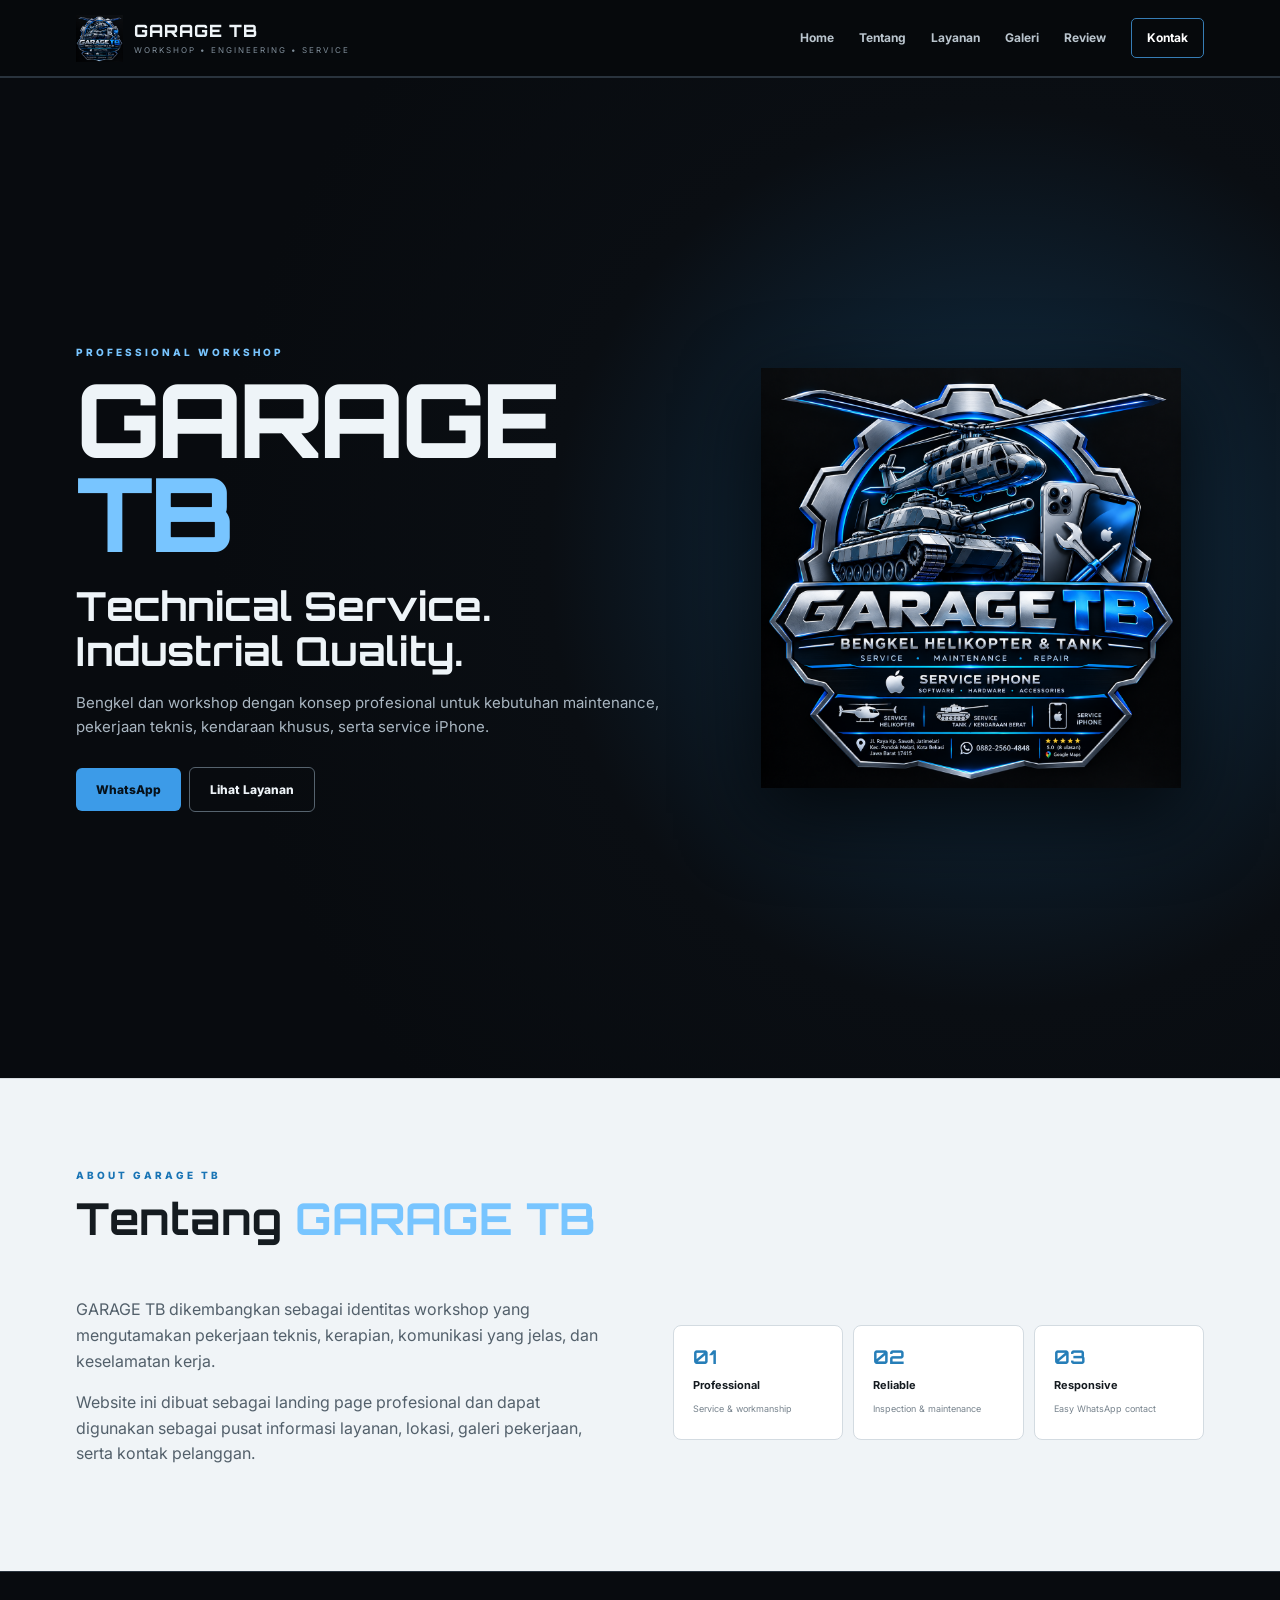
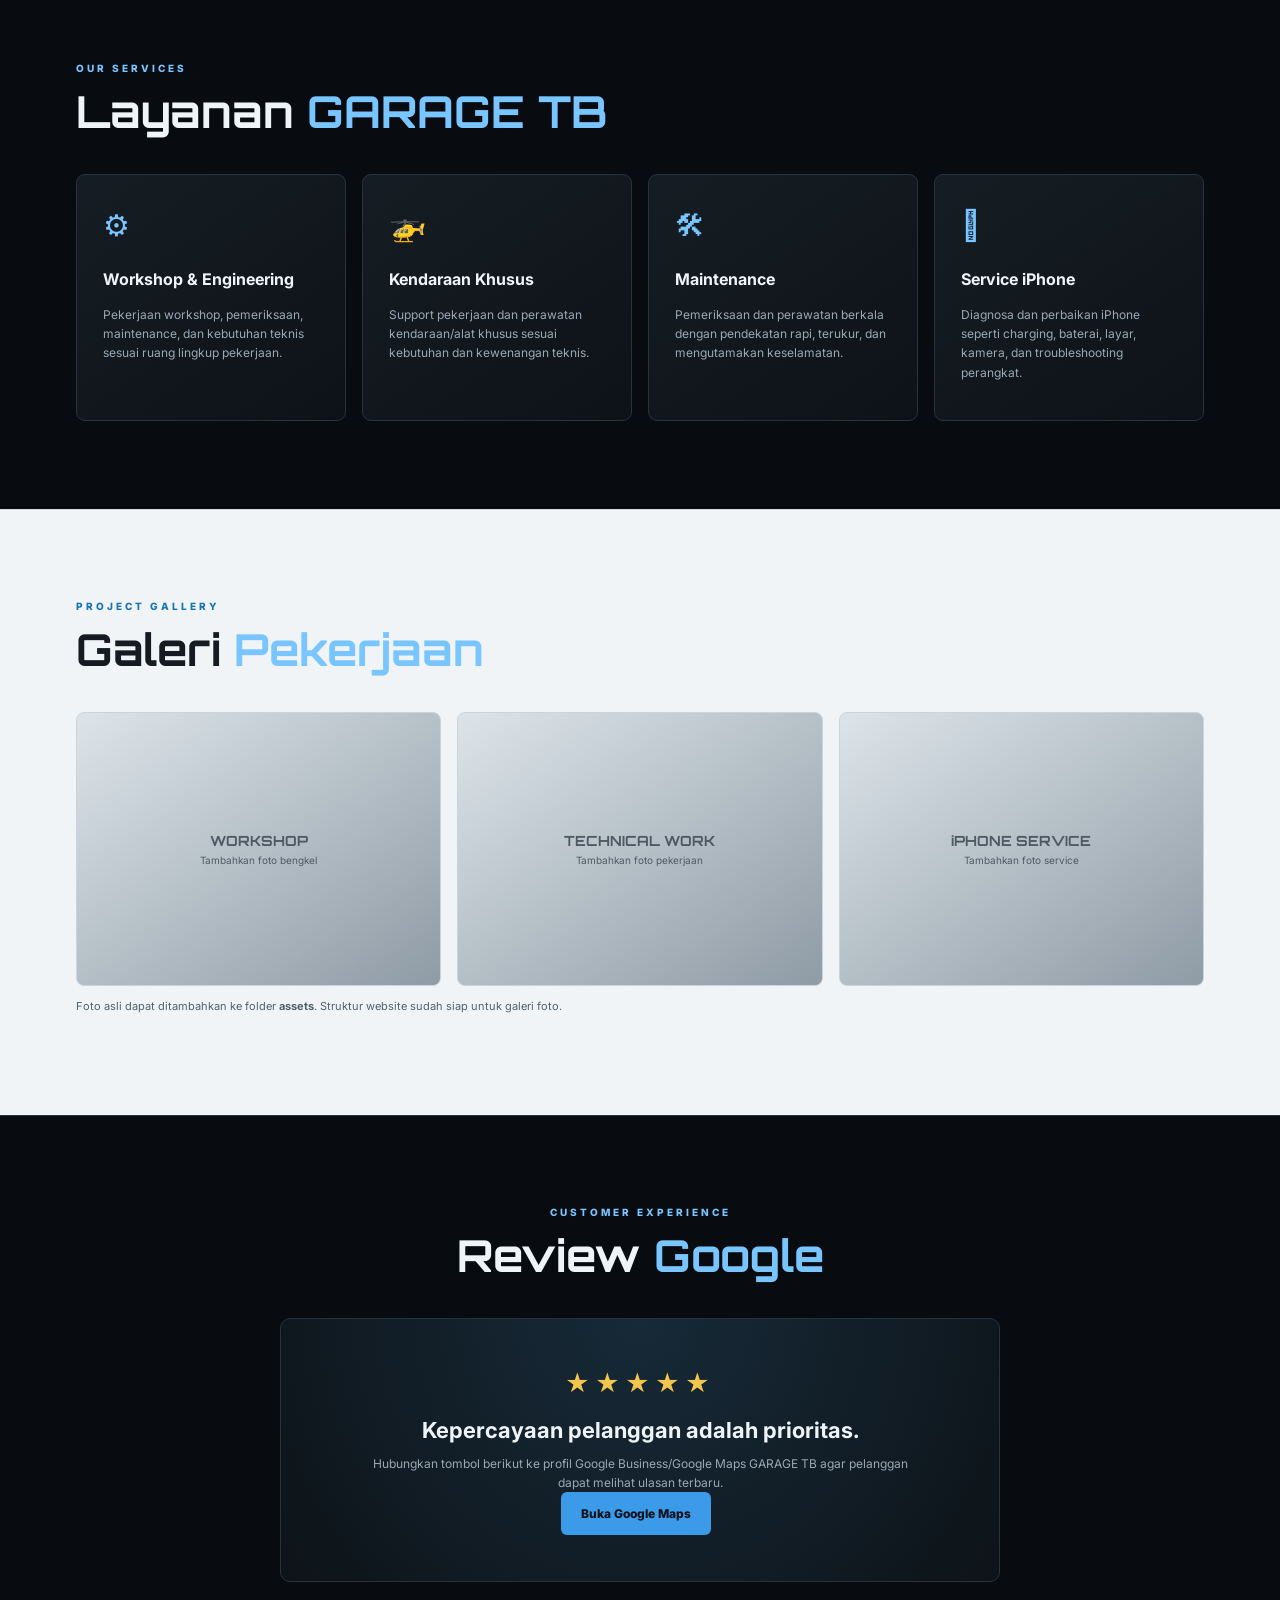
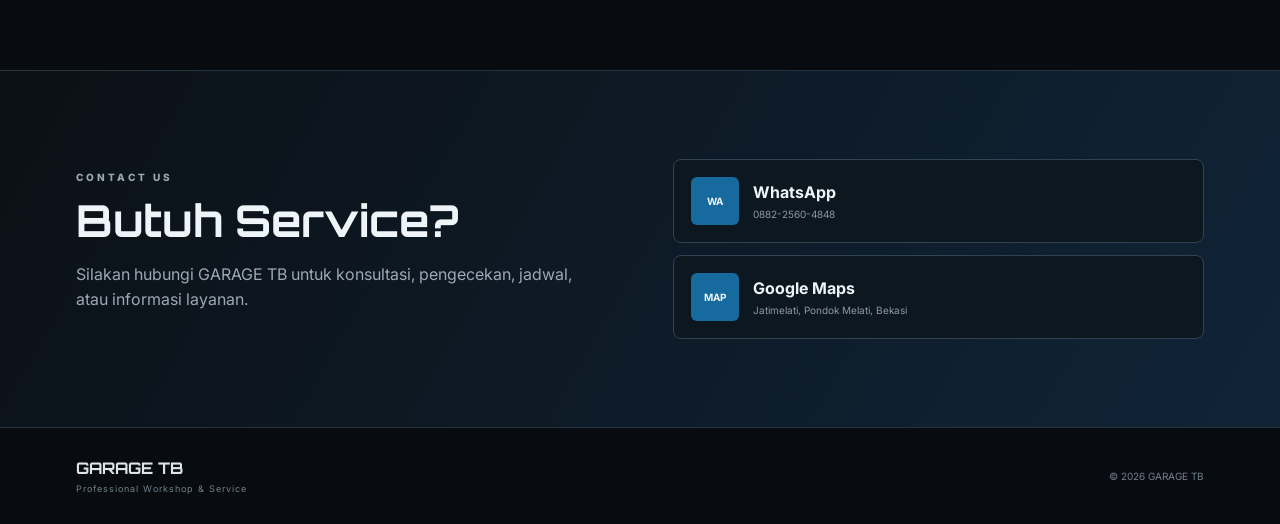
==== index.html @ 3617bc9b "Add files via upload" ====
<!DOCTYPE html>
<html lang="id">
<head>
<meta charset="UTF-8"><meta name="viewport" content="width=device-width,initial-scale=1.0">
<meta name="description" content="GARAGE TB — Bengkel, engineering, maintenance, kendaraan khusus, dan service iPhone.">
<title>GARAGE TB | Workshop • Engineering • Service</title>
<link rel="stylesheet" href="style.css">
</head>
<body>
<header class="header"><div class="wrap nav">
<a class="brand" href="#home"><img src="logo-garage-tb.png" alt="Logo GARAGE TB"><span><b>GARAGE TB</b><small>WORKSHOP • ENGINEERING • SERVICE</small></span></a>
<button class="menu" aria-label="Menu">☰</button>
<nav><a href="#home">Home</a><a href="#tentang">Tentang</a><a href="#layanan">Layanan</a><a href="#galeri">Galeri</a><a href="#review">Review</a><a href="#kontak" class="navbtn">Kontak</a></nav>
</div></header>
<main>
<section id="home" class="hero"><div class="wrap hero-grid"><div class="hero-copy"><p class="eyebrow">PROFESSIONAL WORKSHOP</p><h1>GARAGE <span>TB</span></h1><h2>Technical Service.<br>Industrial Quality.</h2><p class="lead">Bengkel dan workshop dengan konsep profesional untuk kebutuhan maintenance, pekerjaan teknis, kendaraan khusus, serta service iPhone.</p><div class="actions"><a class="btn primary" href="https://wa.me/6288225604848" target="_blank" rel="noopener">WhatsApp</a><a class="btn ghost" href="#layanan">Lihat Layanan</a></div></div><div class="hero-logo"><img src="logo-garage-tb.png" alt="GARAGE TB"></div></div></section>
<section id="tentang" class="light"><div class="wrap"><p class="eyebrow">ABOUT GARAGE TB</p><h2>Tentang <span>GARAGE TB</span></h2><div class="two"><div><p>GARAGE TB dikembangkan sebagai identitas workshop yang mengutamakan pekerjaan teknis, kerapian, komunikasi yang jelas, dan keselamatan kerja.</p><p>Website ini dibuat sebagai landing page profesional dan dapat digunakan sebagai pusat informasi layanan, lokasi, galeri pekerjaan, serta kontak pelanggan.</p></div><div class="highlights"><div><b>01</b><strong>Professional</strong><small>Service & workmanship</small></div><div><b>02</b><strong>Reliable</strong><small>Inspection & maintenance</small></div><div><b>03</b><strong>Responsive</strong><small>Easy WhatsApp contact</small></div></div></div></div></section>
<section id="layanan"><div class="wrap"><p class="eyebrow">OUR SERVICES</p><h2>Layanan <span>GARAGE TB</span></h2><div class="cards">
<article><div class="ico">⚙</div><h3>Workshop & Engineering</h3><p>Pekerjaan workshop, pemeriksaan, maintenance, dan kebutuhan teknis sesuai ruang lingkup pekerjaan.</p></article>
<article><div class="ico">🚁</div><h3>Kendaraan Khusus</h3><p>Support pekerjaan dan perawatan kendaraan/alat khusus sesuai kebutuhan dan kewenangan teknis.</p></article>
<article><div class="ico">🛠</div><h3>Maintenance</h3><p>Pemeriksaan dan perawatan berkala dengan pendekatan rapi, terukur, dan mengutamakan keselamatan.</p></article>
<article><div class="ico"></div><h3>Service iPhone</h3><p>Diagnosa dan perbaikan iPhone seperti charging, baterai, layar, kamera, dan troubleshooting perangkat.</p></article>
</div></div></section>
<section id="galeri" class="light"><div class="wrap"><p class="eyebrow">PROJECT GALLERY</p><h2>Galeri <span>Pekerjaan</span></h2><div class="gallery"><div class="g"><span>WORKSHOP</span><small>Tambahkan foto bengkel</small></div><div class="g"><span>TECHNICAL WORK</span><small>Tambahkan foto pekerjaan</small></div><div class="g"><span>iPHONE SERVICE</span><small>Tambahkan foto service</small></div></div><p class="note">Foto asli dapat ditambahkan ke folder <b>assets</b>. Struktur website sudah siap untuk galeri foto.</p></div></section>
<section id="review"><div class="wrap center"><p class="eyebrow">CUSTOMER EXPERIENCE</p><h2>Review <span>Google</span></h2><div class="review"><div class="stars">★★★★★</div><h3>Kepercayaan pelanggan adalah prioritas.</h3><p>Hubungkan tombol berikut ke profil Google Business/Google Maps GARAGE TB agar pelanggan dapat melihat ulasan terbaru.</p><a class="btn primary" href="https://www.google.com/maps/search/?api=1&query=GARAGE%20TB%20BENGKEL%20HELIKOPTER%20DAN%20TANK%20Jatimelati%20Bekasi" target="_blank" rel="noopener">Buka Google Maps</a></div></div></section>
<section id="kontak" class="contact"><div class="wrap two"><div><p class="eyebrow">CONTACT US</p><h2>Butuh Service?</h2><p>Silakan hubungi GARAGE TB untuk konsultasi, pengecekan, jadwal, atau informasi layanan.</p></div><div class="contact-list"><a href="https://wa.me/6288225604848" target="_blank" rel="noopener"><b>WA</b><span><strong>WhatsApp</strong><small>0882-2560-4848</small></span></a><a href="https://www.google.com/maps/search/?api=1&query=GARAGE%20TB%20BENGKEL%20HELIKOPTER%20DAN%20TANK%20Jatimelati%20Bekasi" target="_blank" rel="noopener"><b>MAP</b><span><strong>Google Maps</strong><small>Jatimelati, Pondok Melati, Bekasi</small></span></a></div></div></section>
</main>
<footer><div class="wrap foot"><div><b>GARAGE TB</b><small>Professional Workshop & Service</small></div><p>© <span id="year"></span> GARAGE TB</p></div></footer>
<script src="script.js"></script>
</body></html>
---- style.css ----
@import url('https://fonts.googleapis.com/css2?family=Inter:wght@400;500;600;700;800;900&family=Orbitron:wght@600;700;800&display=swap');
:root{--bg:#080b0f;--panel:#10161c;--line:#29333d;--blue:#3c9be8;--blue2:#78c5ff;--white:#eef4f8;--muted:#9aa8b4}*{box-sizing:border-box}html{scroll-behavior:smooth}body{margin:0;background:var(--bg);color:var(--white);font-family:Inter,Arial,sans-serif;line-height:1.6}a{text-decoration:none;color:inherit}.wrap{max-width:1180px;margin:auto;padding:0 26px}.header{position:sticky;top:0;z-index:50;background:#070a0deF;border-bottom:1px solid var(--line);backdrop-filter:blur(14px)}.nav{height:76px;display:flex;align-items:center;justify-content:space-between}.brand{display:flex;align-items:center;gap:11px}.brand img{width:47px;height:47px;object-fit:contain}.brand b{font:800 17px Orbitron;letter-spacing:1px}.brand small{display:block;font-size:8px;letter-spacing:2px;color:#7f8d99}nav{display:flex;align-items:center;gap:25px}nav a{font-size:12px;font-weight:700;color:#bac5ce}nav a:hover{color:var(--blue2)}.navbtn{border:1px solid #367db5;border-radius:5px;padding:9px 15px;color:#fff}.menu{display:none;background:none;border:0;color:#fff;font-size:26px}
.hero{min-height:calc(100vh - 76px);background:radial-gradient(circle at 78% 48%,#12334d 0,#0a0e13 40%,#080b0f 70%);overflow:hidden}.hero-grid{min-height:calc(100vh - 76px);display:grid;grid-template-columns:1.15fr .85fr;align-items:center;gap:30px}.eyebrow{font-size:10px;letter-spacing:3px;font-weight:800;color:var(--blue2);margin:0 0 12px}.hero h1{font:800 clamp(55px,8vw,105px)/.92 Orbitron;letter-spacing:-4px;margin:0}.hero h1 span,.light h2 span,h2 span{color:var(--blue2)}.hero h2{font-size:clamp(23px,3.2vw,40px);line-height:1.12;margin:24px 0 17px}.lead{max-width:650px;color:#aab7c2;font-size:15px}.actions{margin-top:28px}.btn{display:inline-block;padding:12px 20px;border-radius:6px;font-size:12px;font-weight:800;margin-right:8px}.primary{background:var(--blue);color:#06111a}.primary:hover{background:var(--blue2)}.ghost{border:1px solid #56636e}.hero-logo{display:flex;justify-content:center}.hero-logo img{width:min(440px,90%);filter:drop-shadow(0 25px 40px #000b)}
section{padding:88px 0;border-top:1px solid var(--line)}h2{font:700 clamp(28px,4vw,44px)/1.1 Orbitron;margin:0 0 38px}.light{background:#f0f4f7;color:#151b20;border-color:#d7dde2}.light .eyebrow{color:#1974b5}.light p{color:#53606b}.two{display:grid;grid-template-columns:1fr 1fr;gap:65px;align-items:center}.highlights{display:grid;grid-template-columns:repeat(3,1fr);gap:10px}.highlights div{background:#fff;border:1px solid #d3dbe1;border-radius:8px;padding:19px}.highlights b{font:700 19px Orbitron;color:#267eb8;display:block}.highlights strong{display:block;font-size:11px;margin-top:8px}.highlights small{font-size:9px;color:#77838d}.cards{display:grid;grid-template-columns:repeat(4,1fr);gap:16px}.cards article{min-height:225px;padding:26px;border:1px solid var(--line);border-radius:9px;background:linear-gradient(145deg,#151d24,#0d1217)}.cards article:hover{border-color:#3e91cf;transform:translateY(-3px);transition:.2s}.ico{font-size:30px;color:var(--blue2)}.cards h3{font-size:16px;margin:18px 0 9px}.cards p{color:var(--muted);font-size:12px}.gallery{display:grid;grid-template-columns:repeat(3,1fr);gap:16px}.g{aspect-ratio:4/3;border:1px solid #cbd4db;border-radius:8px;background:linear-gradient(145deg,#dce4e9,#8f9ba5);display:grid;place-content:center;text-align:center;color:#4e5a63;font:700 14px Orbitron}.g small{font:10px Inter;margin-top:5px}.note{font-size:11px;margin-top:12px}.center{text-align:center}.review{max-width:720px;margin:auto;border:1px solid var(--line);border-radius:10px;padding:46px 25px;background:radial-gradient(circle at top,#172a38,#0d1318)}.stars{color:#f2c64d;font-size:24px;letter-spacing:5px}.review h3{font-size:22px;margin:10px 0 5px}.review p{font-size:12px;color:var(--muted);max-width:560px;margin:auto}.contact{background:linear-gradient(120deg,#0b1015,#102438)}.contact h2{margin-bottom:10px}.contact p{color:#9ba9b4}.contact-list{display:grid;gap:12px}.contact-list a{display:flex;align-items:center;gap:14px;padding:17px;border:1px solid #2f4352;border-radius:8px;background:#0d171f}.contact-list a>b{width:48px;height:48px;display:grid;place-items:center;background:#176a9e;border-radius:6px;font-size:10px}.contact-list strong{display:block}.contact-list small{display:block;color:#8b99a5;font-size:10px}footer{border-top:1px solid var(--line);padding:28px 0;color:#71808c}.foot{display:flex;justify-content:space-between;align-items:center}.foot b{color:#dce5eb;font-family:Orbitron}.foot small{display:block;font-size:9px;letter-spacing:1px}.foot p{font-size:10px}
@media(max-width:900px){nav{gap:15px}.cards{grid-template-columns:1fr 1fr}.two{grid-template-columns:1fr}.hero-grid{grid-template-columns:1fr}.hero-logo{display:none}.gallery{grid-template-columns:1fr 1fr}}@media(max-width:650px){.nav{height:68px}.menu{display:block}nav{display:none;position:absolute;left:0;right:0;top:68px;padding:18px 26px;background:#080b0f;border-bottom:1px solid var(--line);flex-direction:column;align-items:flex-start}nav.open{display:flex}nav a{width:100%}.hero-grid{min-height:calc(100vh - 68px)}.hero h1{font-size:57px}.hero{min-height:calc(100vh - 68px)}section{padding:70px 0}.cards,.gallery,.highlights{grid-template-columns:1fr}.foot{flex-direction:column;align-items:flex-start;gap:8px}}
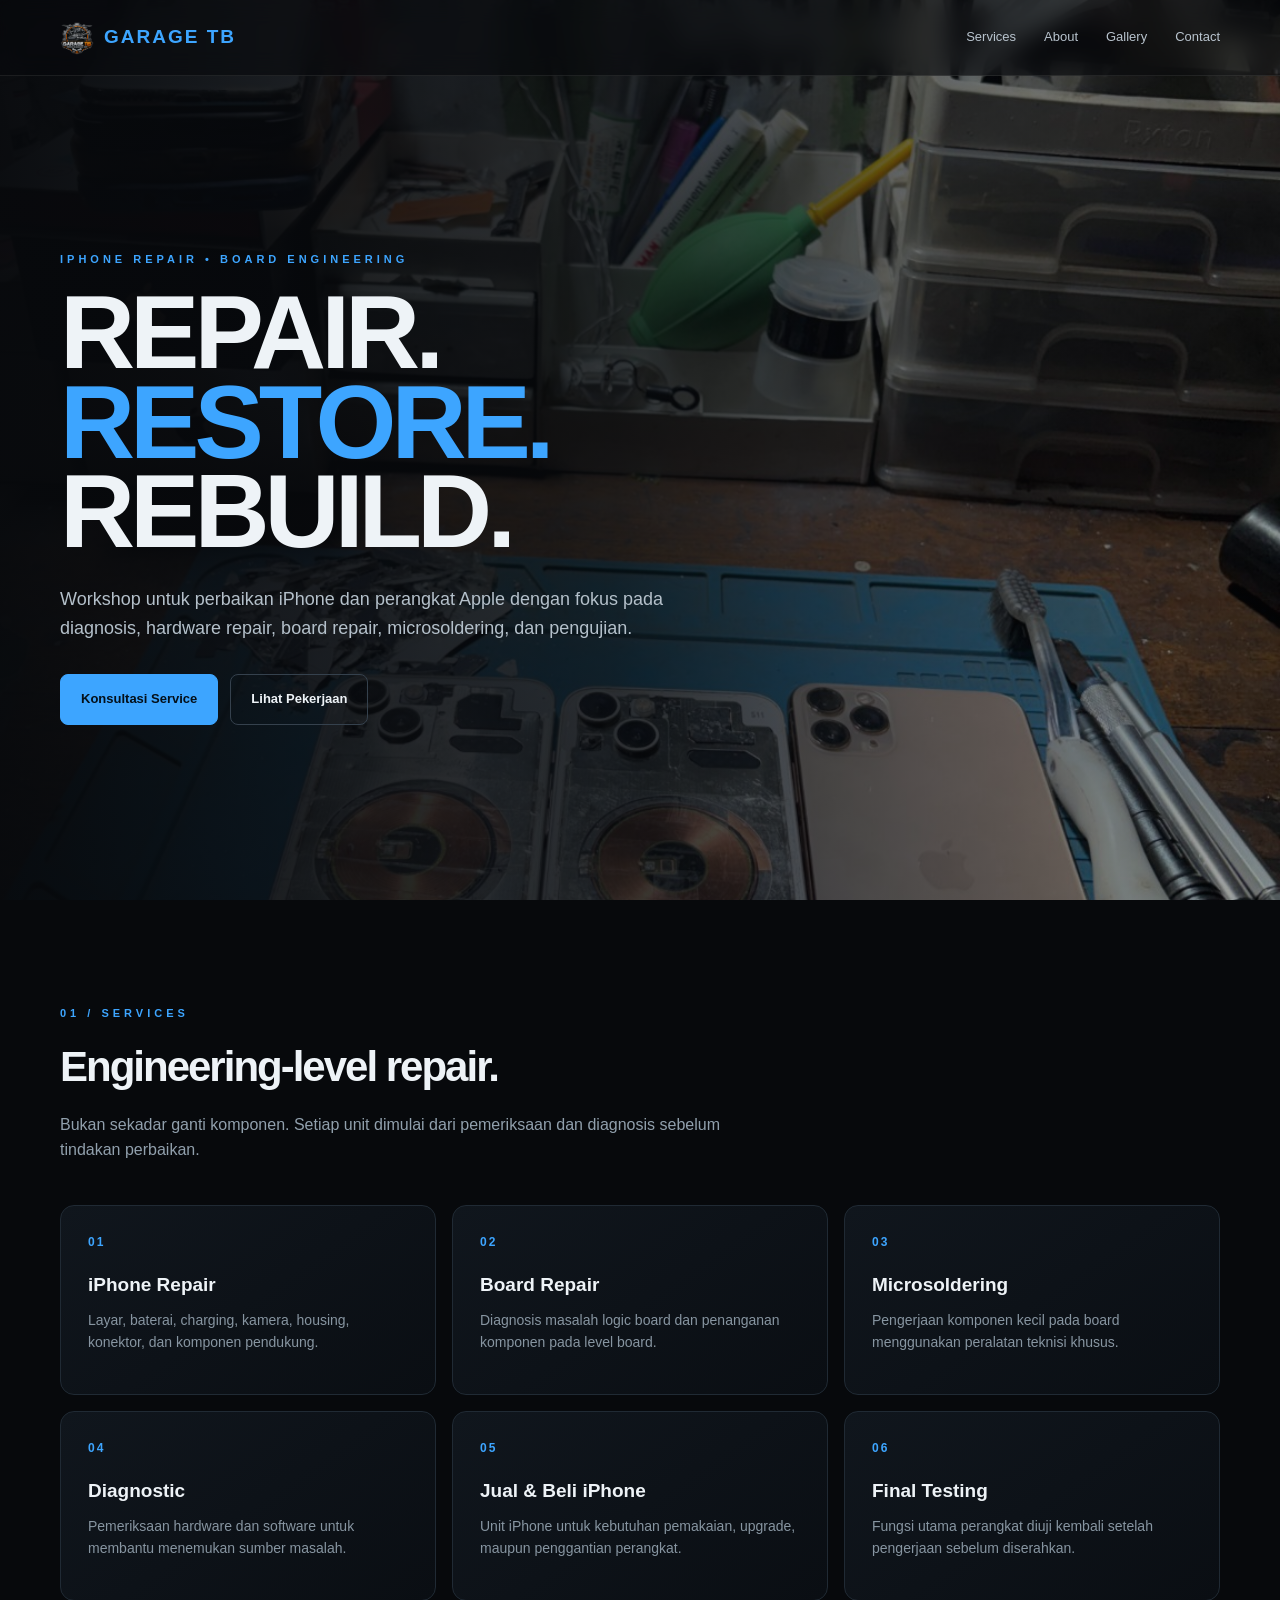
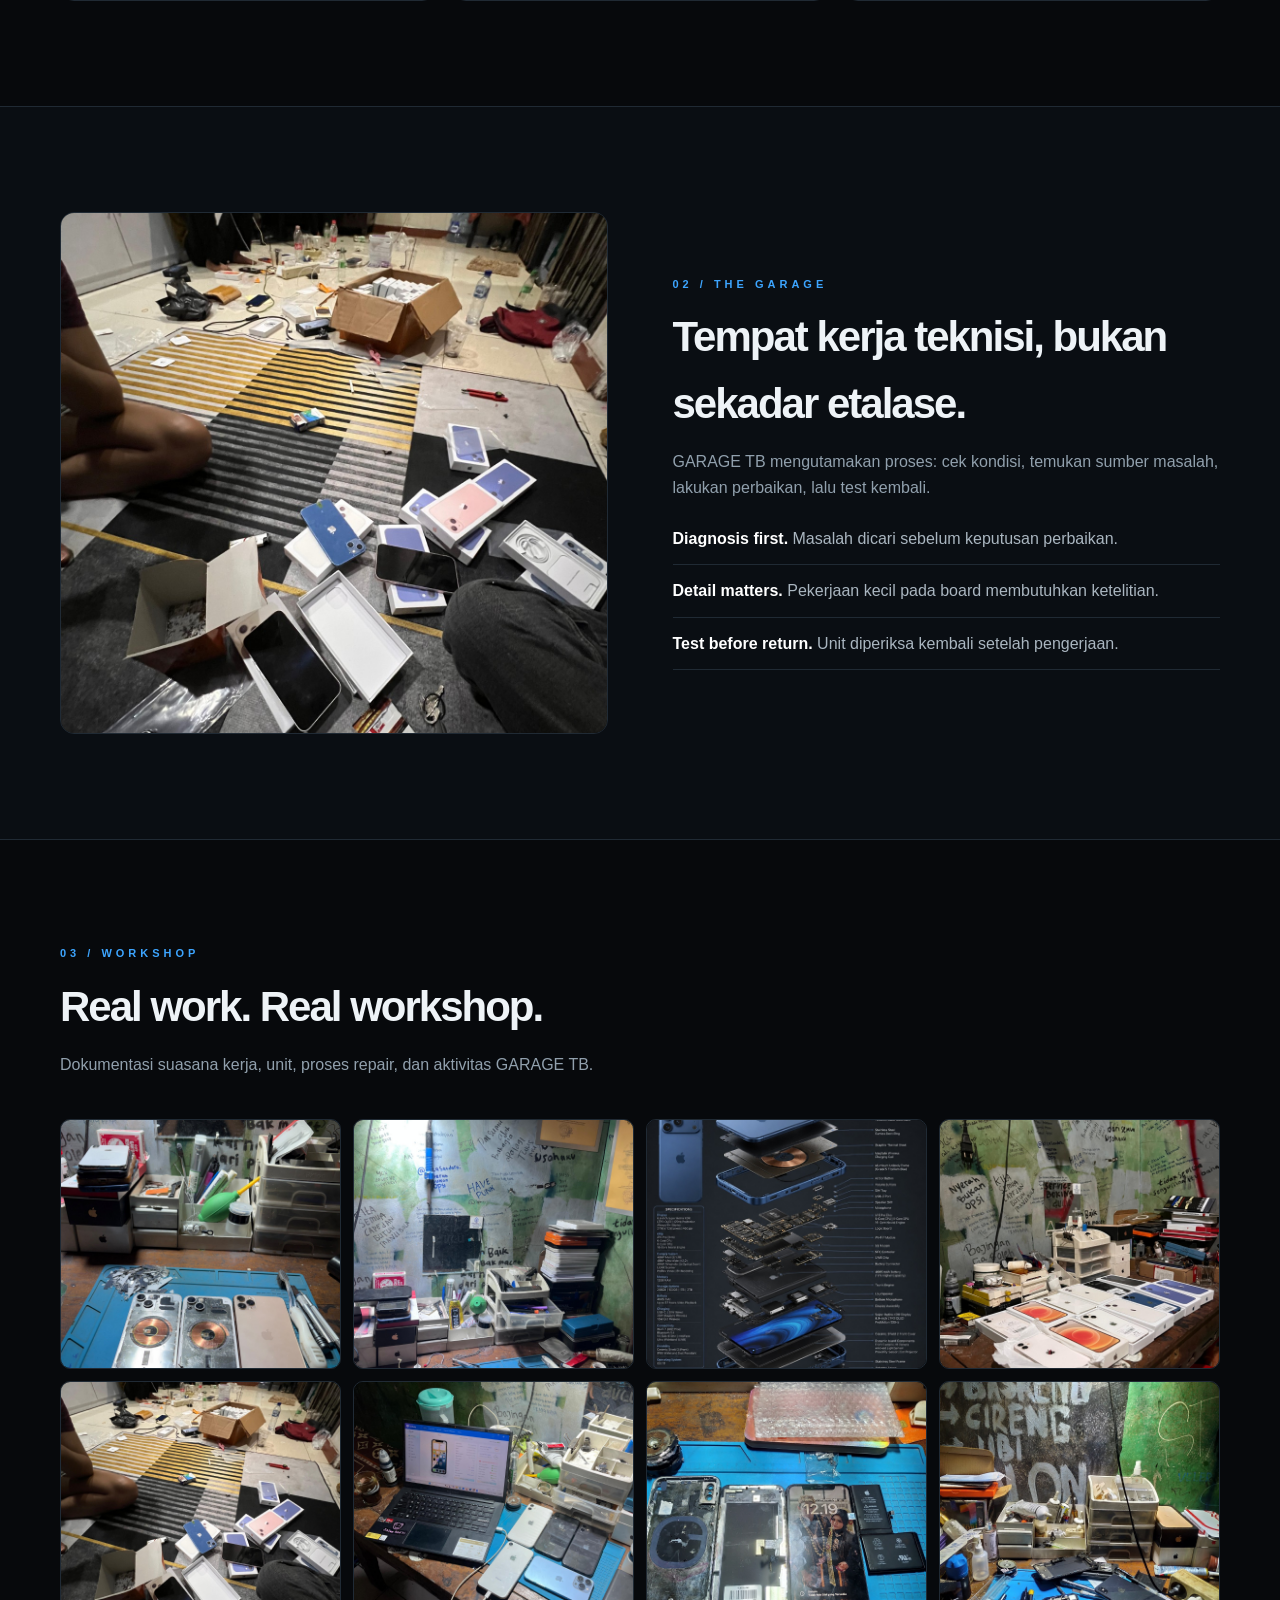
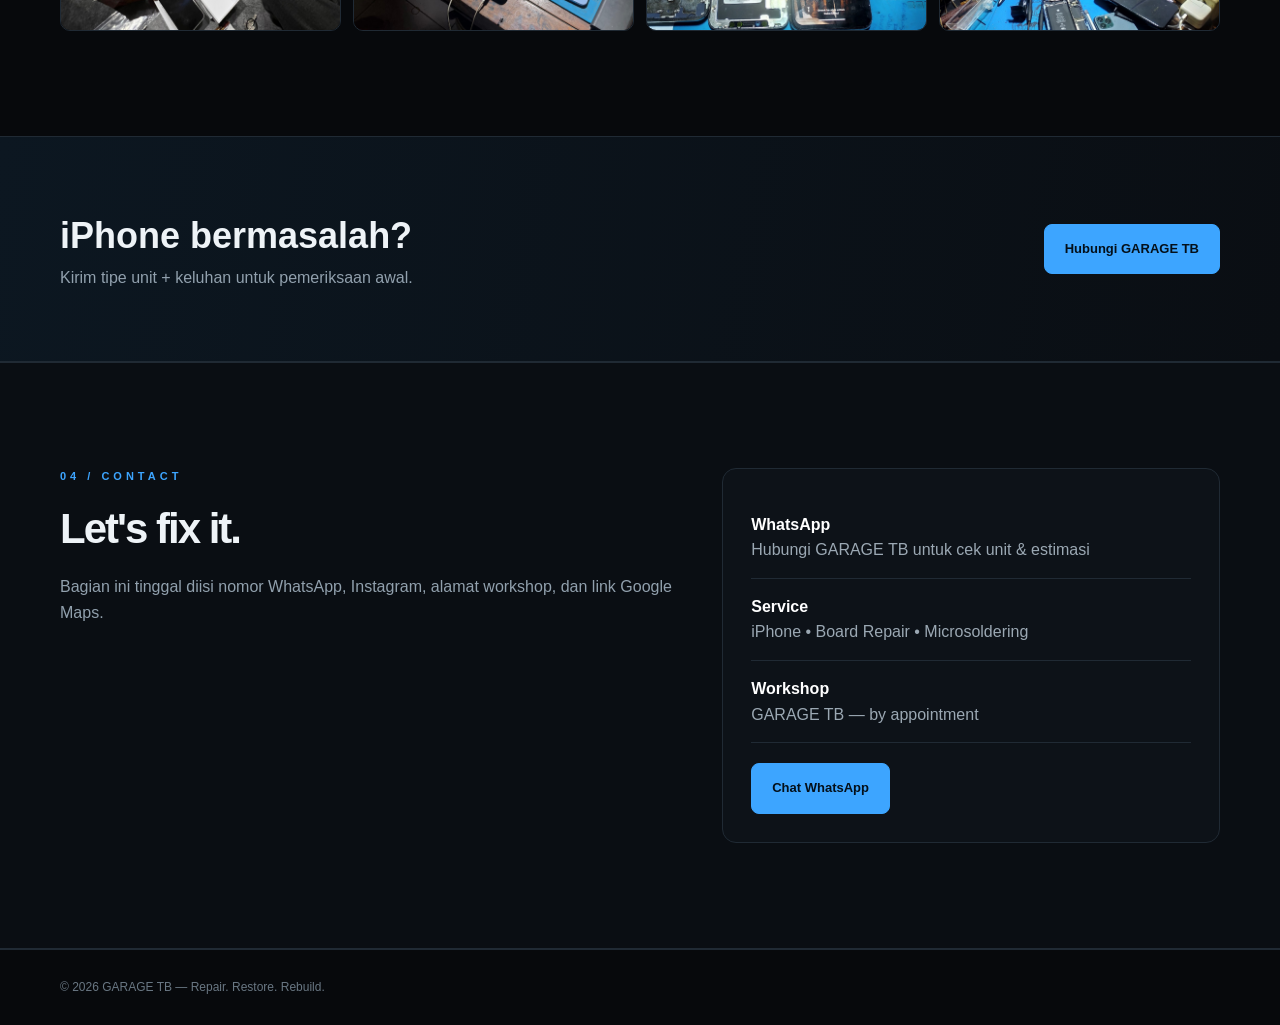
==== commit 08edcab8: "Add files via upload" ====
--- a/index.html
+++ b/index.html
@@ -1,30 +1,11 @@
-<!DOCTYPE html>
-<html lang="id">
-<head>
-<meta charset="UTF-8"><meta name="viewport" content="width=device-width,initial-scale=1.0">
-<meta name="description" content="GARAGE TB — Bengkel, engineering, maintenance, kendaraan khusus, dan service iPhone.">
-<title>GARAGE TB | Workshop • Engineering • Service</title>
-<link rel="stylesheet" href="style.css">
-</head>
-<body>
-<header class="header"><div class="wrap nav">
-<a class="brand" href="#home"><img src="logo-garage-tb.png" alt="Logo GARAGE TB"><span><b>GARAGE TB</b><small>WORKSHOP • ENGINEERING • SERVICE</small></span></a>
-<button class="menu" aria-label="Menu">☰</button>
-<nav><a href="#home">Home</a><a href="#tentang">Tentang</a><a href="#layanan">Layanan</a><a href="#galeri">Galeri</a><a href="#review">Review</a><a href="#kontak" class="navbtn">Kontak</a></nav>
-</div></header>
-<main>
-<section id="home" class="hero"><div class="wrap hero-grid"><div class="hero-copy"><p class="eyebrow">PROFESSIONAL WORKSHOP</p><h1>GARAGE <span>TB</span></h1><h2>Technical Service.<br>Industrial Quality.</h2><p class="lead">Bengkel dan workshop dengan konsep profesional untuk kebutuhan maintenance, pekerjaan teknis, kendaraan khusus, serta service iPhone.</p><div class="actions"><a class="btn primary" href="https://wa.me/6288225604848" target="_blank" rel="noopener">WhatsApp</a><a class="btn ghost" href="#layanan">Lihat Layanan</a></div></div><div class="hero-logo"><img src="logo-garage-tb.png" alt="GARAGE TB"></div></div></section>
-<section id="tentang" class="light"><div class="wrap"><p class="eyebrow">ABOUT GARAGE TB</p><h2>Tentang <span>GARAGE TB</span></h2><div class="two"><div><p>GARAGE TB dikembangkan sebagai identitas workshop yang mengutamakan pekerjaan teknis, kerapian, komunikasi yang jelas, dan keselamatan kerja.</p><p>Website ini dibuat sebagai landing page profesional dan dapat digunakan sebagai pusat informasi layanan, lokasi, galeri pekerjaan, serta kontak pelanggan.</p></div><div class="highlights"><div><b>01</b><strong>Professional</strong><small>Service & workmanship</small></div><div><b>02</b><strong>Reliable</strong><small>Inspection & maintenance</small></div><div><b>03</b><strong>Responsive</strong><small>Easy WhatsApp contact</small></div></div></div></div></section>
-<section id="layanan"><div class="wrap"><p class="eyebrow">OUR SERVICES</p><h2>Layanan <span>GARAGE TB</span></h2><div class="cards">
-<article><div class="ico">⚙</div><h3>Workshop & Engineering</h3><p>Pekerjaan workshop, pemeriksaan, maintenance, dan kebutuhan teknis sesuai ruang lingkup pekerjaan.</p></article>
-<article><div class="ico">🚁</div><h3>Kendaraan Khusus</h3><p>Support pekerjaan dan perawatan kendaraan/alat khusus sesuai kebutuhan dan kewenangan teknis.</p></article>
-<article><div class="ico">🛠</div><h3>Maintenance</h3><p>Pemeriksaan dan perawatan berkala dengan pendekatan rapi, terukur, dan mengutamakan keselamatan.</p></article>
-<article><div class="ico"></div><h3>Service iPhone</h3><p>Diagnosa dan perbaikan iPhone seperti charging, baterai, layar, kamera, dan troubleshooting perangkat.</p></article>
-</div></div></section>
-<section id="galeri" class="light"><div class="wrap"><p class="eyebrow">PROJECT GALLERY</p><h2>Galeri <span>Pekerjaan</span></h2><div class="gallery"><div class="g"><span>WORKSHOP</span><small>Tambahkan foto bengkel</small></div><div class="g"><span>TECHNICAL WORK</span><small>Tambahkan foto pekerjaan</small></div><div class="g"><span>iPHONE SERVICE</span><small>Tambahkan foto service</small></div></div><p class="note">Foto asli dapat ditambahkan ke folder <b>assets</b>. Struktur website sudah siap untuk galeri foto.</p></div></section>
-<section id="review"><div class="wrap center"><p class="eyebrow">CUSTOMER EXPERIENCE</p><h2>Review <span>Google</span></h2><div class="review"><div class="stars">★★★★★</div><h3>Kepercayaan pelanggan adalah prioritas.</h3><p>Hubungkan tombol berikut ke profil Google Business/Google Maps GARAGE TB agar pelanggan dapat melihat ulasan terbaru.</p><a class="btn primary" href="https://www.google.com/maps/search/?api=1&query=GARAGE%20TB%20BENGKEL%20HELIKOPTER%20DAN%20TANK%20Jatimelati%20Bekasi" target="_blank" rel="noopener">Buka Google Maps</a></div></div></section>
-<section id="kontak" class="contact"><div class="wrap two"><div><p class="eyebrow">CONTACT US</p><h2>Butuh Service?</h2><p>Silakan hubungi GARAGE TB untuk konsultasi, pengecekan, jadwal, atau informasi layanan.</p></div><div class="contact-list"><a href="https://wa.me/6288225604848" target="_blank" rel="noopener"><b>WA</b><span><strong>WhatsApp</strong><small>0882-2560-4848</small></span></a><a href="https://www.google.com/maps/search/?api=1&query=GARAGE%20TB%20BENGKEL%20HELIKOPTER%20DAN%20TANK%20Jatimelati%20Bekasi" target="_blank" rel="noopener"><b>MAP</b><span><strong>Google Maps</strong><small>Jatimelati, Pondok Melati, Bekasi</small></span></a></div></div></section>
-</main>
-<footer><div class="wrap foot"><div><b>GARAGE TB</b><small>Professional Workshop & Service</small></div><p>© <span id="year"></span> GARAGE TB</p></div></footer>
-<script src="script.js"></script>
+<!doctype html><html lang="id"><head><meta charset="utf-8"><meta name="viewport" content="width=device-width,initial-scale=1"><meta name="description" content="GARAGE TB — iPhone Repair, Board Repair, Microsoldering, Diagnostic, dan Jual Beli iPhone."><title>GARAGE TB — iPhone Repair & Board Engineering</title><style>
+:root{--bg:#07090c;--panel:#0d1218;--line:#202a34;--text:#eef3f7;--muted:#91a0ad;--blue:#3da5ff}*{box-sizing:border-box;margin:0;padding:0}html{scroll-behavior:smooth}body{font-family:Inter,Segoe UI,Arial,sans-serif;background:var(--bg);color:var(--text);line-height:1.6}a{text-decoration:none;color:inherit}.container{width:min(1160px,92%);margin:auto}header{min-height:100vh;background:linear-gradient(90deg,rgba(7,9,12,.98),rgba(7,9,12,.82) 48%,rgba(7,9,12,.35)),url("assets/work-1.jpg") center/cover fixed;position:relative}nav{height:76px;position:absolute;top:0;left:0;right:0;border-bottom:1px solid #ffffff14;background:#07090c99;backdrop-filter:blur(12px);z-index:2}.nav{height:100%;display:flex;align-items:center;justify-content:space-between}.brand{font-weight:900;letter-spacing:2px;font-size:19px;display:flex;align-items:center;gap:10px}.brand img{width:34px;height:34px;object-fit:contain;border-radius:8px}.brand span,h1 span,.kicker{color:var(--blue)}.links{display:flex;gap:28px;color:#b9c4ce;font-size:13px}.links a:hover{color:#fff}.hero{min-height:100vh;display:flex;align-items:center;padding-top:76px}.eyebrow,.kicker{font-size:11px;text-transform:uppercase;letter-spacing:4px;font-weight:800}.eyebrow{color:var(--blue);margin-bottom:20px}h1{font-size:clamp(55px,9vw,104px);line-height:.86;letter-spacing:-5px} .hero p{margin-top:28px;max-width:650px;color:#b4c0ca;font-size:18px}.actions{display:flex;gap:12px;flex-wrap:wrap;margin-top:32px}.btn{display:inline-flex;padding:14px 20px;border:1px solid #35414d;border-radius:8px;font-weight:800;font-size:13px}.btn.primary{background:var(--blue);border-color:var(--blue);color:#04101a}.btn:hover{transform:translateY(-2px)}section{padding:105px 0}.dark{background:#0a0e13;border-block:1px solid var(--line)}.title{font-size:42px;letter-spacing:-2px;margin-top:10px}.lead{color:var(--muted);max-width:700px;margin-top:12px}.grid3{display:grid;grid-template-columns:repeat(3,1fr);gap:16px;margin-top:42px}.card{background:linear-gradient(145deg,#10161d,#0a0e13);border:1px solid var(--line);border-radius:14px;padding:27px;min-height:190px}.num{font-size:12px;color:var(--blue);font-weight:900;letter-spacing:2px}.card h3{font-size:19px;margin:18px 0 8px}.card p{font-size:14px;color:#8795a1}.about{display:grid;grid-template-columns:1fr 1fr;gap:65px;align-items:center}.about-photo{border-radius:14px;border:1px solid var(--line);overflow:hidden}.about-photo img{width:100%;height:520px;object-fit:cover;display:block}.points{margin-top:25px;display:grid;gap:13px}.point{border-bottom:1px solid var(--line);padding-bottom:13px;color:#aab6c0}.point b{color:#fff}.gallery{display:grid;grid-template-columns:repeat(4,1fr);gap:12px;margin-top:42px}.gallery img{width:100%;height:250px;object-fit:cover;border-radius:10px;border:1px solid var(--line);transition:.25s}.gallery img:hover{transform:scale(1.02)}.cta{padding:70px 0;background:linear-gradient(100deg,#0c1721,#0a0e13);border-block:1px solid var(--line)}.cta-inner{display:flex;align-items:center;justify-content:space-between;gap:30px}.cta h2{font-size:36px}.cta p{color:var(--muted)}.contact{display:grid;grid-template-columns:1fr .8fr;gap:40px}.contact-box{background:#0d1218;border:1px solid var(--line);border-radius:14px;padding:28px}.row{padding:15px 0;border-bottom:1px solid var(--line);color:#9ba8b3}.row:last-child{border:0}.row b{display:block;color:#fff}footer{padding:28px 0;color:#697783;font-size:12px;border-top:1px solid var(--line)}
+@media(max-width:820px){.links{display:none}.hero{min-height:90vh}.hero p{font-size:16px}h1{letter-spacing:-3px}.grid3,.about,.contact{grid-template-columns:1fr}.gallery{grid-template-columns:repeat(2,1fr)}.about-photo img{height:360px}.gallery img{height:190px}.cta-inner{display:block}.cta .btn{margin-top:22px}section{padding:75px 0}.title{font-size:34px}}
+</style></head><body>
+<header id="home"><nav><div class="container nav"><a class="brand" href="#home"><img src="assets/logo.png" alt="GARAGE TB"><span>GARAGE TB</span></a><div class="links"><a href="#services">Services</a><a href="#about">About</a><a href="#gallery">Gallery</a><a href="#contact">Contact</a></div></div></nav><div class="container hero"><div><div class="eyebrow">iPhone Repair • Board Engineering</div><h1>REPAIR.<br><span>RESTORE.</span><br>REBUILD.</h1><p>Workshop untuk perbaikan iPhone dan perangkat Apple dengan fokus pada diagnosis, hardware repair, board repair, microsoldering, dan pengujian.</p><div class="actions"><a class="btn primary" href="#contact">Konsultasi Service</a><a class="btn" href="#gallery">Lihat Pekerjaan</a></div></div></div></header>
+<section id="services"><div class="container"><div class="kicker">01 / SERVICES</div><h2 class="title">Engineering-level repair.</h2><p class="lead">Bukan sekadar ganti komponen. Setiap unit dimulai dari pemeriksaan dan diagnosis sebelum tindakan perbaikan.</p><div class="grid3"><div class="card"><div class="num">01</div><h3>iPhone Repair</h3><p>Layar, baterai, charging, kamera, housing, konektor, dan komponen pendukung.</p></div><div class="card"><div class="num">02</div><h3>Board Repair</h3><p>Diagnosis masalah logic board dan penanganan komponen pada level board.</p></div><div class="card"><div class="num">03</div><h3>Microsoldering</h3><p>Pengerjaan komponen kecil pada board menggunakan peralatan teknisi khusus.</p></div><div class="card"><div class="num">04</div><h3>Diagnostic</h3><p>Pemeriksaan hardware dan software untuk membantu menemukan sumber masalah.</p></div><div class="card"><div class="num">05</div><h3>Jual &amp; Beli iPhone</h3><p>Unit iPhone untuk kebutuhan pemakaian, upgrade, maupun penggantian perangkat.</p></div><div class="card"><div class="num">06</div><h3>Final Testing</h3><p>Fungsi utama perangkat diuji kembali setelah pengerjaan sebelum diserahkan.</p></div></div></div></section>
+<section id="about" class="dark"><div class="container about"><div class="about-photo"><img src="assets/work-5.jpg" alt="GARAGE TB repair workshop"></div><div><div class="kicker">02 / THE GARAGE</div><h2 class="title">Tempat kerja teknisi, bukan sekadar etalase.</h2><p class="lead">GARAGE TB mengutamakan proses: cek kondisi, temukan sumber masalah, lakukan perbaikan, lalu test kembali.</p><div class="points"><div class="point"><b>Diagnosis first.</b> Masalah dicari sebelum keputusan perbaikan.</div><div class="point"><b>Detail matters.</b> Pekerjaan kecil pada board membutuhkan ketelitian.</div><div class="point"><b>Test before return.</b> Unit diperiksa kembali setelah pengerjaan.</div></div></div></div></section>
+<section id="gallery"><div class="container"><div class="kicker">03 / WORKSHOP</div><h2 class="title">Real work. Real workshop.</h2><p class="lead">Dokumentasi suasana kerja, unit, proses repair, dan aktivitas GARAGE TB.</p><div class="gallery"><img src="assets/work-1.jpg" alt="Workshop 1"><img src="assets/work-2.jpg" alt="Workshop 2"><img src="assets/work-3.jpg" alt="Workshop 3"><img src="assets/work-4.jpg" alt="Workshop 4"><img src="assets/work-5.jpg" alt="Workshop 5"><img src="assets/work-6.jpg" alt="Workshop 6"><img src="assets/work-7.jpg" alt="Workshop 7"><img src="assets/work-8.jpg" alt="Workshop 8"></div></div></section>
+<div class="cta"><div class="container cta-inner"><div><h2>iPhone bermasalah?</h2><p>Kirim tipe unit + keluhan untuk pemeriksaan awal.</p></div><a class="btn primary" href="#contact">Hubungi GARAGE TB</a></div></div>
+<section id="contact" class="dark"><div class="container contact"><div><div class="kicker">04 / CONTACT</div><h2 class="title">Let's fix it.</h2><p class="lead">Bagian ini tinggal diisi nomor WhatsApp, Instagram, alamat workshop, dan link Google Maps.</p></div><div class="contact-box"><div class="row"><b>WhatsApp</b>Hubungi GARAGE TB untuk cek unit & estimasi</div><div class="row"><b>Service</b>iPhone • Board Repair • Microsoldering</div><div class="row"><b>Workshop</b>GARAGE TB — by appointment</div><a class="btn primary" href="https://wa.me/6280000000000" style="margin-top:20px">Chat WhatsApp</a></div></div></section><footer><div class="container">© 2026 GARAGE TB — Repair. Restore. Rebuild.</div></footer>
 </body></html>
